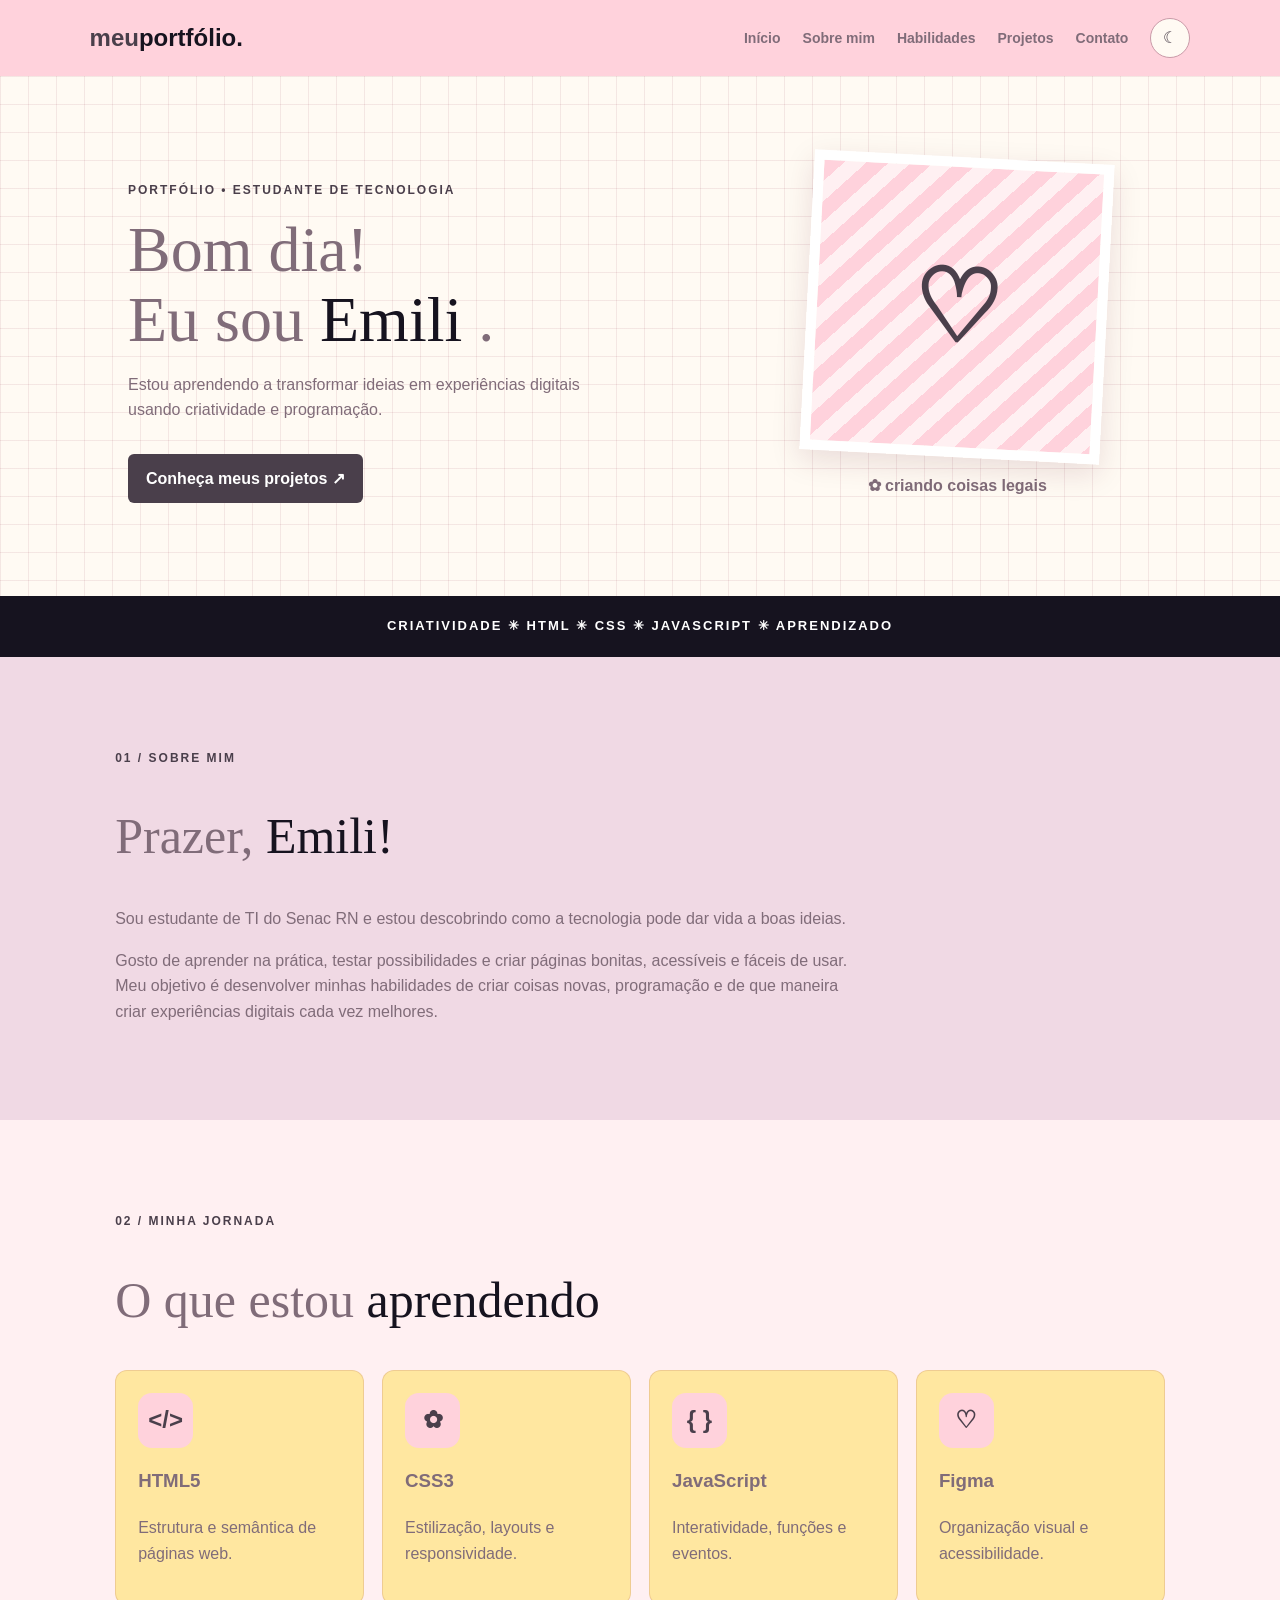
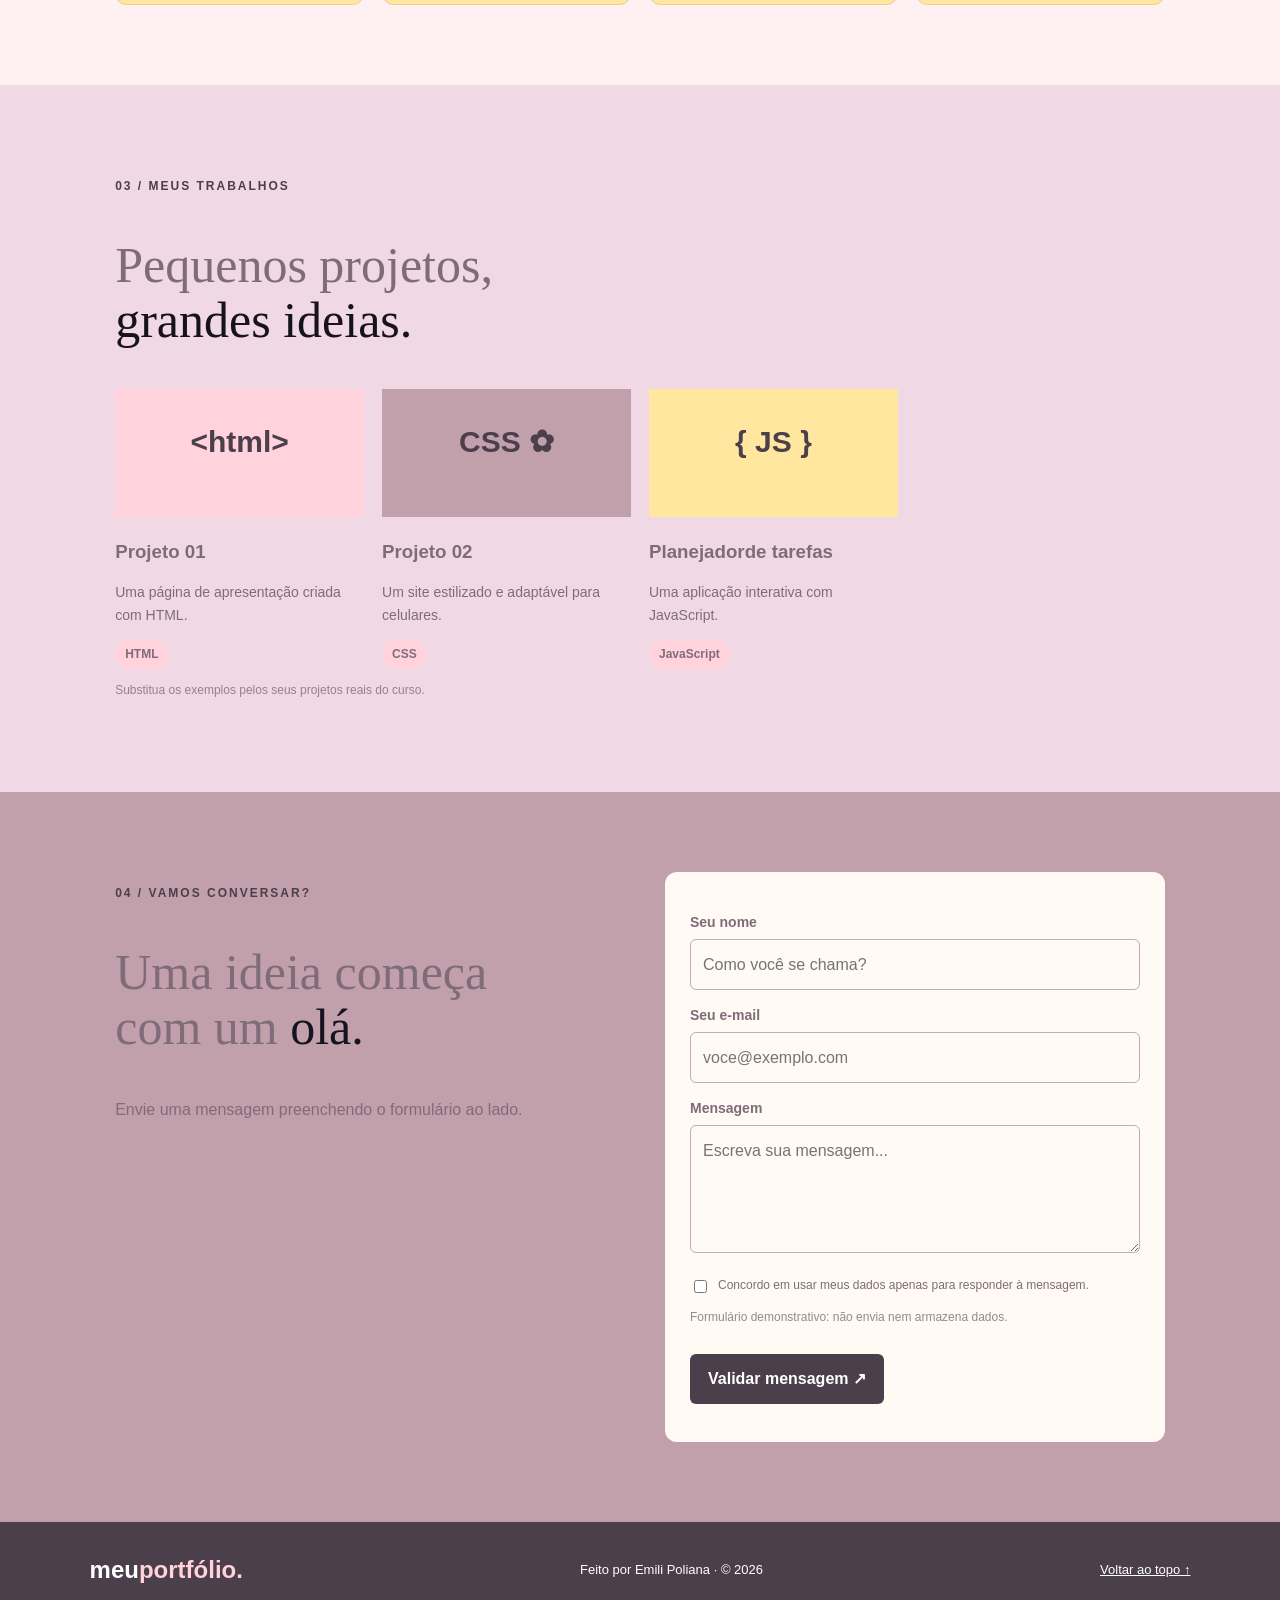
==== Portiólio/index.html @ b99b264b "Add files via upload" ====
<!DOCTYPE html>
<html lang="pt-BR">
<head>
  <meta charset="UTF-8">
  <meta name="viewport" content="width=device-width, initial-scale=1.0">
  <title>Meu Portfólio</title>
  <link rel="stylesheet" href="style.css">
  <script src="script.js" defer></script>
</head>
<body>
  <header class="cabecalho" id="topo">
    <a class="logo" href="#inicio">meu<span>portfólio.</span></a>

    <button id="menu-toggle" aria-label="Abrir menu"
      aria-expanded="false" aria-controls="menu">
      ☰
    </button>

    <nav id="menu" aria-label="Menu principal">
      <a href="#inicio">Início</a>
      <a href="#sobre">Sobre mim</a>
      <a href="#habilidades">Habilidades</a>
      <a href="#projetos">Projetos</a>
      <a href="#contato">Contato</a>
      <button id="tema" aria-label="Ativar modo escuro">☾</button>
    </nav>
  </header>

  <main>
    <section class="inicio" id="inicio">
      <div>
        <p class="etiqueta">PORTFÓLIO • ESTUDANTE DE TECNOLOGIA</p>
        <h1><span id="saudacao">Olá!</span><br>
          Eu sou <span class="destaque"> Emili </span>.
        </h1>
        <p>Estou aprendendo a transformar ideias em experiências
          digitais usando criatividade e programação.</p>
        <a class="botao" href="#projetos">Conheça meus projetos ↗</a>
      </div>

      <div class="foto">
        <div class="avatar" role="img" aria-label="Espaço para minha foto">
          ♡
        </div>
        <p>✿ criando coisas legais</p>
      </div>
    </section>

    <div class="faixa">
      CRIATIVIDADE ✳ HTML ✳ CSS ✳ JAVASCRIPT ✳ APRENDIZADO
    </div>

    <section class="secao sobre" id="sobre">
      <p class="etiqueta">01 / SOBRE MIM</p>
      <h2>Prazer, <span class="destaque">Emili!</span></h2>
      <p>Sou estudante de TI do Senac RN e estou descobrindo como a tecnologia
        pode dar vida a boas ideias.</p>
      <p>Gosto de aprender na prática, testar possibilidades e
        criar páginas bonitas, acessíveis e fáceis de usar.
        Meu objetivo é desenvolver minhas habilidades de criar coisas novas, 
        programação e de que maneira criar experiências digitais cada vez melhores.</p>
    </section>

    <section class="secao habilidades" id="habilidades">
      <p class="etiqueta">02 / MINHA JORNADA</p>
      <h2>O que estou <span class="destaque">aprendendo</span></h2>

      <div class="grade">
        <article class="cartao1">
          <span class="icone">&lt;/&gt;</span>
          <h3>HTML5</h3>
          <p>Estrutura e semântica de páginas web.</p>
        </article>

        <article class="cartao2">
          <span class="icone">✿</span>
          <h3>CSS3</h3>
          <p>Estilização, layouts e responsividade.</p>
        </article>

        <article class="cartao3">
          <span class="icone">{ }</span>
          <h3>JavaScript</h3>
          <p>Interatividade, funções e eventos.</p>
        </article>

        <article class="cartao4">
          <span class="icone">♡</span>
          <h3>Figma</h3>
          <p>Organização visual e acessibilidade.</p>
        </article>
      </div>
    </section>

    <section class="secao projetos" id="projetos">
      <p class="etiqueta">03 / MEUS TRABALHOS</p>
      <h2>Pequenos projetos,<br>
        <span class="destaque">grandes ideias.</span>
      </h2>

      <div class="grade">
        <article class="cartao projeto">
          <div class="ilustracao rosa"> &lt;html&gt; </div>
          <h3>Projeto 01</h3>
          <p>Uma página de apresentação criada com HTML.</p>
          <span class="tag">HTML</span>
        </article>

        <article class="cartao projeto">
          <div class="ilustracao lilas">CSS ✿</div>
          <h3>Projeto 02</h3>
          <p>Um site estilizado e adaptável para celulares.</p>
          <span class="tag">CSS</span>
        </article>

        <article class="cartao projeto">
          <div class="ilustracao amarelo">{ JS }</div>
          <h3>Planejadorde tarefas</h3>
          <p>Uma aplicação interativa com JavaScript.</p>
          <span class="tag">JavaScript</span>
        </article>
      </div>
      <p class="aviso">Substitua os exemplos pelos seus projetos reais do curso.</p>
    </section>

    <section class="secao contato" id="contato">
      <div>
        <p class="etiqueta">04 / VAMOS CONVERSAR?</p>
        <h2>Uma ideia começa<br>com um <span class="destaque">olá.</span></h2>
        <p>Envie uma mensagem preenchendo o formulário ao lado.</p>
      </div>

      <form id="formulario">
        <label for="nome">Seu nome</label>
        <input id="nome" name="nome" type="text"
          placeholder="Como você se chama?" required minlength="2">

        <label for="email">Seu e-mail</label>
        <input id="email" name="email" type="email"
          placeholder="voce@exemplo.com" required>

        <label for="mensagem">Mensagem</label>
        <textarea id="mensagem" name="mensagem" rows="4"
          placeholder="Escreva sua mensagem..." required minlength="10"></textarea>

        <label class="consentimento">
          <input type="checkbox" id="consentimento" required>
          Concordo em usar meus dados apenas para responder à mensagem.
        </label>

        <p class="nota">Formulário demonstrativo: não envia nem armazena dados.</p>
        <button class="botao" type="submit">Validar mensagem ↗</button>
        <p id="feedback" role="status" aria-live="polite"></p>
      </form>
    </section>
  </main>

  <footer>
    <a class="logo" href="#topo">meu<span>portfólio.</span></a>
    <p>Feito por Emili Poliana · © <span id="ano"></span></p>
    <a href="#topo">Voltar ao topo ↑</a>
  </footer>
</body>
</html>
---- Portiólio/style.css ----
:root {
  --vinho: #4a3f4b;
  --vermelho: #16131F;
  --rosa: #ffd2dc;
  --mountain: #f0d9e4;
  --texto: #806C79;
  --lilas: #c1a0ac;
  --amarelo: #ffe7a0;
  --creme: #fffaf3; 
}

* {
  box-sizing: border-box;
}

html {
  scroll-behavior: smooth;
  scroll-padding-top: 85px;
}

body {
  margin: 0;
  background: var(--mountain);
  color: var(--texto);
  font-family: Arial, sans-serif;
  line-height: 1.6;
}

body.escuro {
  --creme: #20171b;
  --texto: #fff0f2;
  --rosa: #38232b;
}

a {
  color: inherit;
}

button, input, textarea {
  font: inherit;
}

a:focus-visible, button:focus-visible,
input:focus-visible, textarea:focus-visible {
  outline: 3px solid #6554d9;
  outline-offset: 3px;
}

.cabecalho {
  background: var(--rosa);
  padding: 18px 7%;
  display: flex;
  justify-content: space-between;
  align-items: center;
  gap: 20px;
}

.logo {
  color: var(--vinho);
  font-weight: bold;
  font-size: 24px;
  text-decoration: none;
}

.logo span {
  color: var(--vermelho);
}

nav {
  display: flex;
  align-items: center;
  gap: 22px;
}

nav a {
  text-decoration: none;
  font-size: 14px;
  font-weight: bold;
}

nav a:hover {
  color: var(--vermelho);
}

#menu-toggle {
  display: none;
}

#tema {
  background: var(--creme);
  color: var(--vinho);
  border: 1px solid #c99aa8;
  border-radius: 50%;
  width: 40px;
  height: 40px;
  cursor: pointer;
}











.inicio {
  min-height: 520px;
  padding: 80px 10%;
  display: grid;
  grid-template-columns: 1.2fr 0.8fr;
  align-items: center;
  gap: 50px;
  background-color: var(--creme);
  background-image:
    linear-gradient(#7d153015 1px, transparent 1px),
    linear-gradient(90deg, #7d153015 1px, transparent 1px);
  background-size: 28px 28px;
}

.etiqueta {
  color: var(--vinho);
  font-size: 12px;
  font-weight: bold;
  letter-spacing: 2px;
}

h1, h2 {
  font-family: Georgia, serif;
  font-weight: normal;
  line-height: 1.1;
}

h1 {
  font-size: clamp(42px, 5vw, 68px);
  margin: 15px 0;
}

h2 {
  font-size: clamp(34px, 4vw, 50px);
}

.destaque {
  color: var(--vermelho);
}

.inicio p:not(.etiqueta) {
  max-width: 470px;
}

.botao {
  display: inline-block;
  margin-top: 15px;
  padding: 12px 18px;
  background: var(--vinho);
  color: white;
  border: none;
  border-radius: 6px;
  text-decoration: none;
  font-weight: bold;
  cursor: pointer;
}

.botao:hover {
  background: var(--vermelho);
}

.foto {
  text-align: center;
  font-weight: bold;
}

.avatar {
  width: min(100%, 300px);
  height: 300px;
  margin: auto;
  display: grid;
  place-items: center;
  border: 10px solid white;
  background: repeating-linear-gradient(
    135deg, #ffd2dc, #ffd2dc 15px, #fff0f2 15px, #fff0f2 30px
  );
  color: var(--vinho);
  font-size: 100px;
  box-shadow: 0 10px 30px #57102420;
  transform: rotate(3deg);
}

.faixa {
  padding: 20px;
  background: var(--vermelho);
  color: white;
  text-align: center;
  font-size: 13px;
  font-weight: bold;
  letter-spacing: 2px;
}

.secao {
  padding: 80px 9%;
}

.sobre {
  display: block;
}

.sobre p:not(.etiqueta) {
  max-width: 750px;
}

.habilidades {
  background: #fff0f2;
}

body.escuro .habilidades {
  background: #38232b;
}

.grade {
  display: grid;
  grid-template-columns: repeat(4, minmax(0, 1fr));
  gap: 18px;
  margin-top: 35px;
}

.cartao1 {
  padding: 22px;
  background: var(--amarelo);
  border: 1px solid #7d153020;
  border-radius: 12px;
  transition: transform 0.2s;
}

.cartao2 {
  padding: 22px;
  background: var(--amarelo);
  border: 1px solid #7d153020;
  border-radius: 12px;
  transition: transform 0.2s;
}

.cartao3 {
  padding: 22px;
  background: var(--amarelo);
  border: 1px solid #7d153020;
  border-radius: 12px;
  transition: transform 0.2s;
}

.cartao4 {
  padding: 22px;
  background: var(--amarelo);
  border: 1px solid #7d153020;
  border-radius: 12px;
  transition: transform 0.2s;
}

.cartao:hover {
  transform: translateY(-5px);
}

.icone {
  width: 55px;
  height: 55px;
  display: grid;
  place-items: center;
  margin-bottom: 18px;
  border-radius: 14px;
  background: var(--rosa);
  color: var(--vinho);
  font-size: 24px;
  font-weight: bold;
}

.cartao h3 {
  margin-bottom: 5px;
}

.cartao p {
  font-size: 14px;
}

.projeto {
  overflow: hidden;
}

.ilustracao {
  min-height: 150px;
  display: grid;
  place-items: center;
  margin: -22px -22px 20px;
  font-size: 30px;
  font-weight: bold;
  color: var(--vinho);
}

.rosa { background: var(--rosa); }
.lilas { background: var(--lilas); }
.amarelo { background: var(--amarelo); }

.tag {
  display: inline-block;
  padding: 5px 10px;
  background: var(--rosa);
  border-radius: 20px;
  font-size: 12px;
  font-weight: bold;
}

.aviso, .nota {
  font-size: 12px;
  opacity: .8;
}

.contato {
  display: grid;
  grid-template-columns: 1fr 1fr;
  gap: 50px;
  align-items: start;
  background: var(--lilas);
}

form {
  padding: 25px;
  background: var(--creme);
  border-radius: 12px;
}

form > label:not(.consentimento) {
  display: block;
  margin: 14px 0 5px;
  font-weight: bold;
  font-size: 14px;
}

input:not([type="checkbox"]), textarea {
  width: 100%;
  padding: 12px;
  border: 1px solid #c8aab3;
  border-radius: 6px;
  background: var(--creme);
  color: var(--texto);
}

textarea {
  resize: vertical;
}

.consentimento {
  display: flex;
  align-items: flex-start;
  gap: 8px;
  margin-top: 15px;
  font-size: 12px;
}

.consentimento input {
  margin-top: 4px;
}

#feedback {
  font-size: 13px;
  font-weight: bold;
}

footer {
  padding: 25px 7%;
  display: flex;
  justify-content: space-between;
  align-items: center;
  flex-wrap: wrap;
  gap: 15px;
  background: var(--vinho);
  color: white;
}

footer .logo {
  color: white;
}

footer .logo span {
  color: var(--rosa);
}

footer p, footer a {
  font-size: 13px;
}

@media (max-width: 850px) {
  .inicio {
    padding: 60px 7%;
    gap: 25px;
  }

  .grade {
    grid-template-columns: repeat(2, minmax(0, 1fr));
  }

  .secao {
    padding: 60px 7%;
  }
}

@media (max-width: 600px) {
  .cabecalho {
    position: relative;
    padding: 15px 5%;
  }

  #menu-toggle {
    display: block;
    border: none;
    background: transparent;
    color: var(--vinho);
    font-size: 25px;
    cursor: pointer;
  }

  nav {
    display: none;
    position: absolute;
    z-index: 10;
    top: 100%;
    left: 0;
    right: 0;
    padding: 15px 5%;
    flex-direction: column;
    align-items: stretch;
    background: var(--rosa);
  }

  nav.aberto {
    display: flex;
  }

  nav a {
    padding: 8px 0;
  }

  #tema {
    align-self: flex-start;
  }

  .inicio {
    grid-template-columns: 1fr;
  }

  .avatar {
    height: 250px;
    max-width: 250px;
  }

  .grade, .contato {
    grid-template-columns: 1fr;
  }

  .secao {
    padding: 50px 6%;
  }

  footer {
    flex-direction: column;
    align-items: flex-start;
  }
}

@media (prefers-reduced-motion: reduce) {
  html {
    scroll-behavior: auto;
  }

  *, *::before, *::after {
    transition-duration: 0.01ms !important;
  }
}
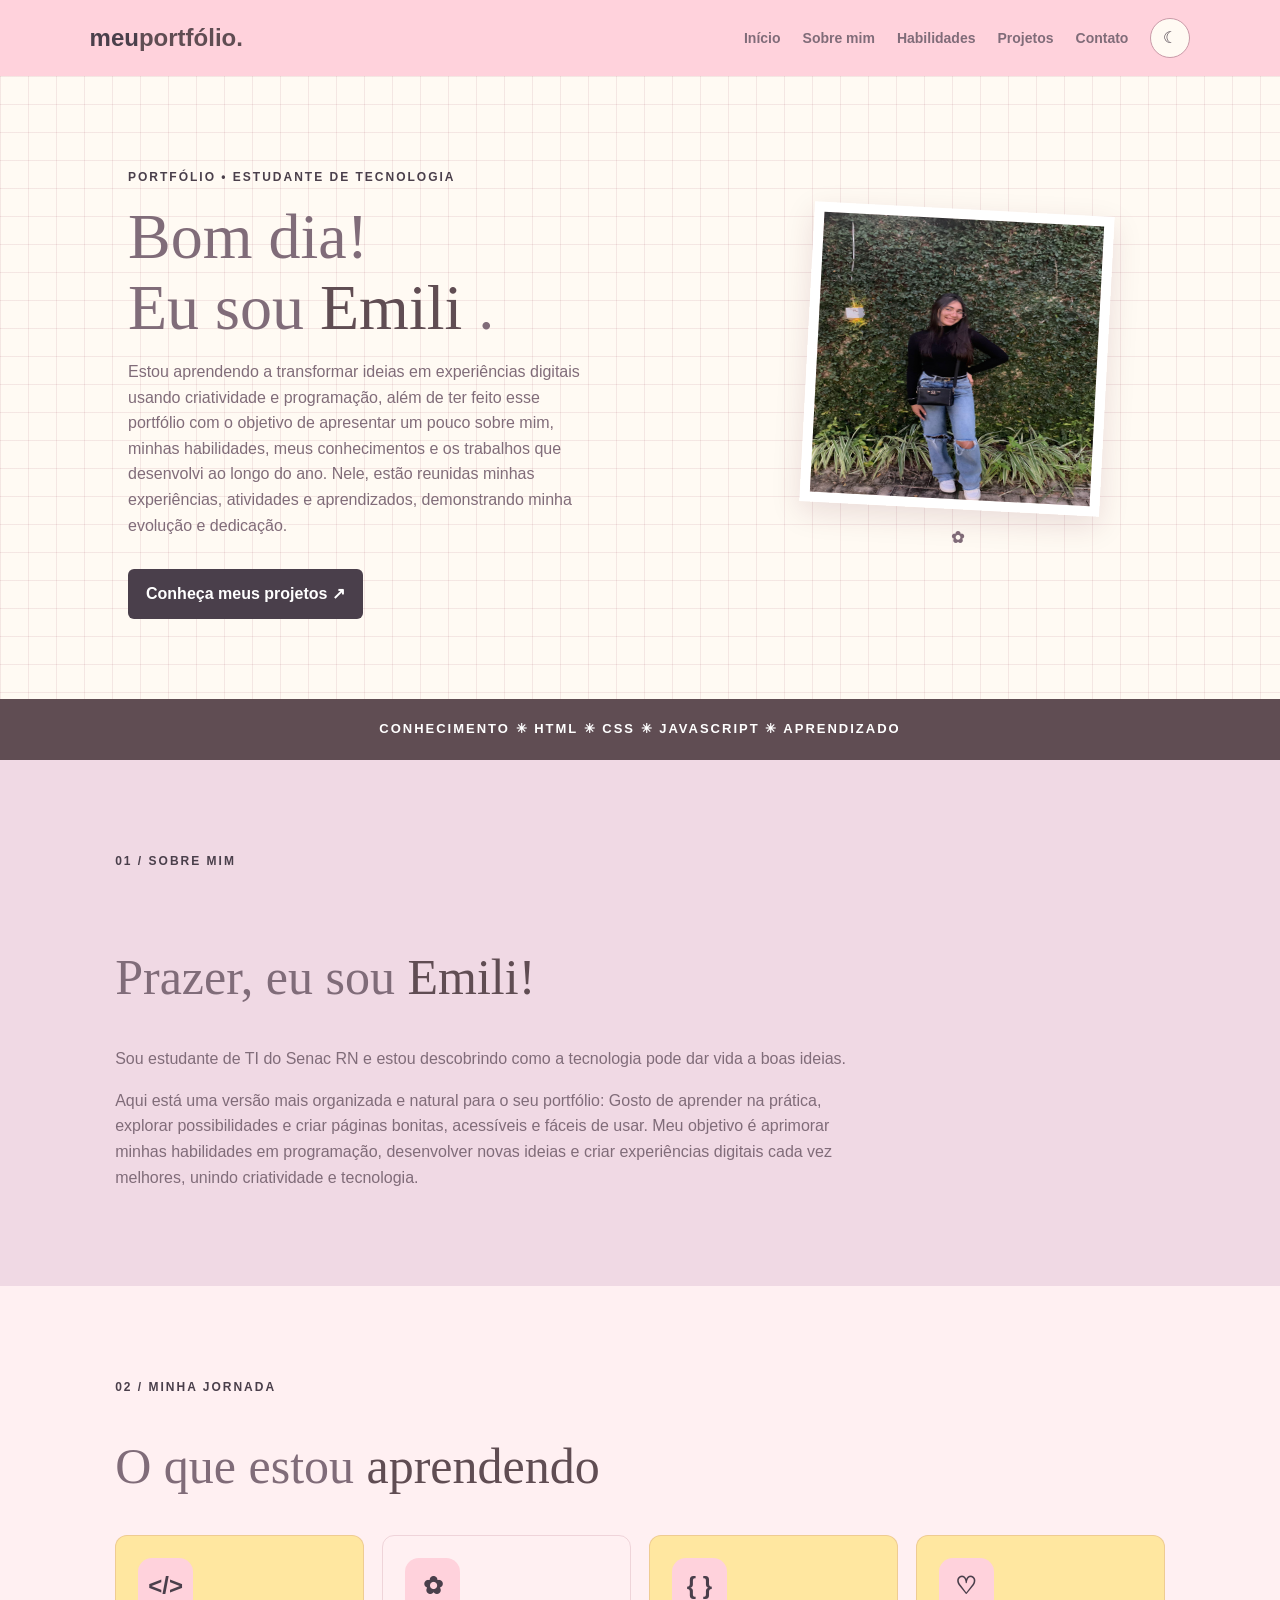
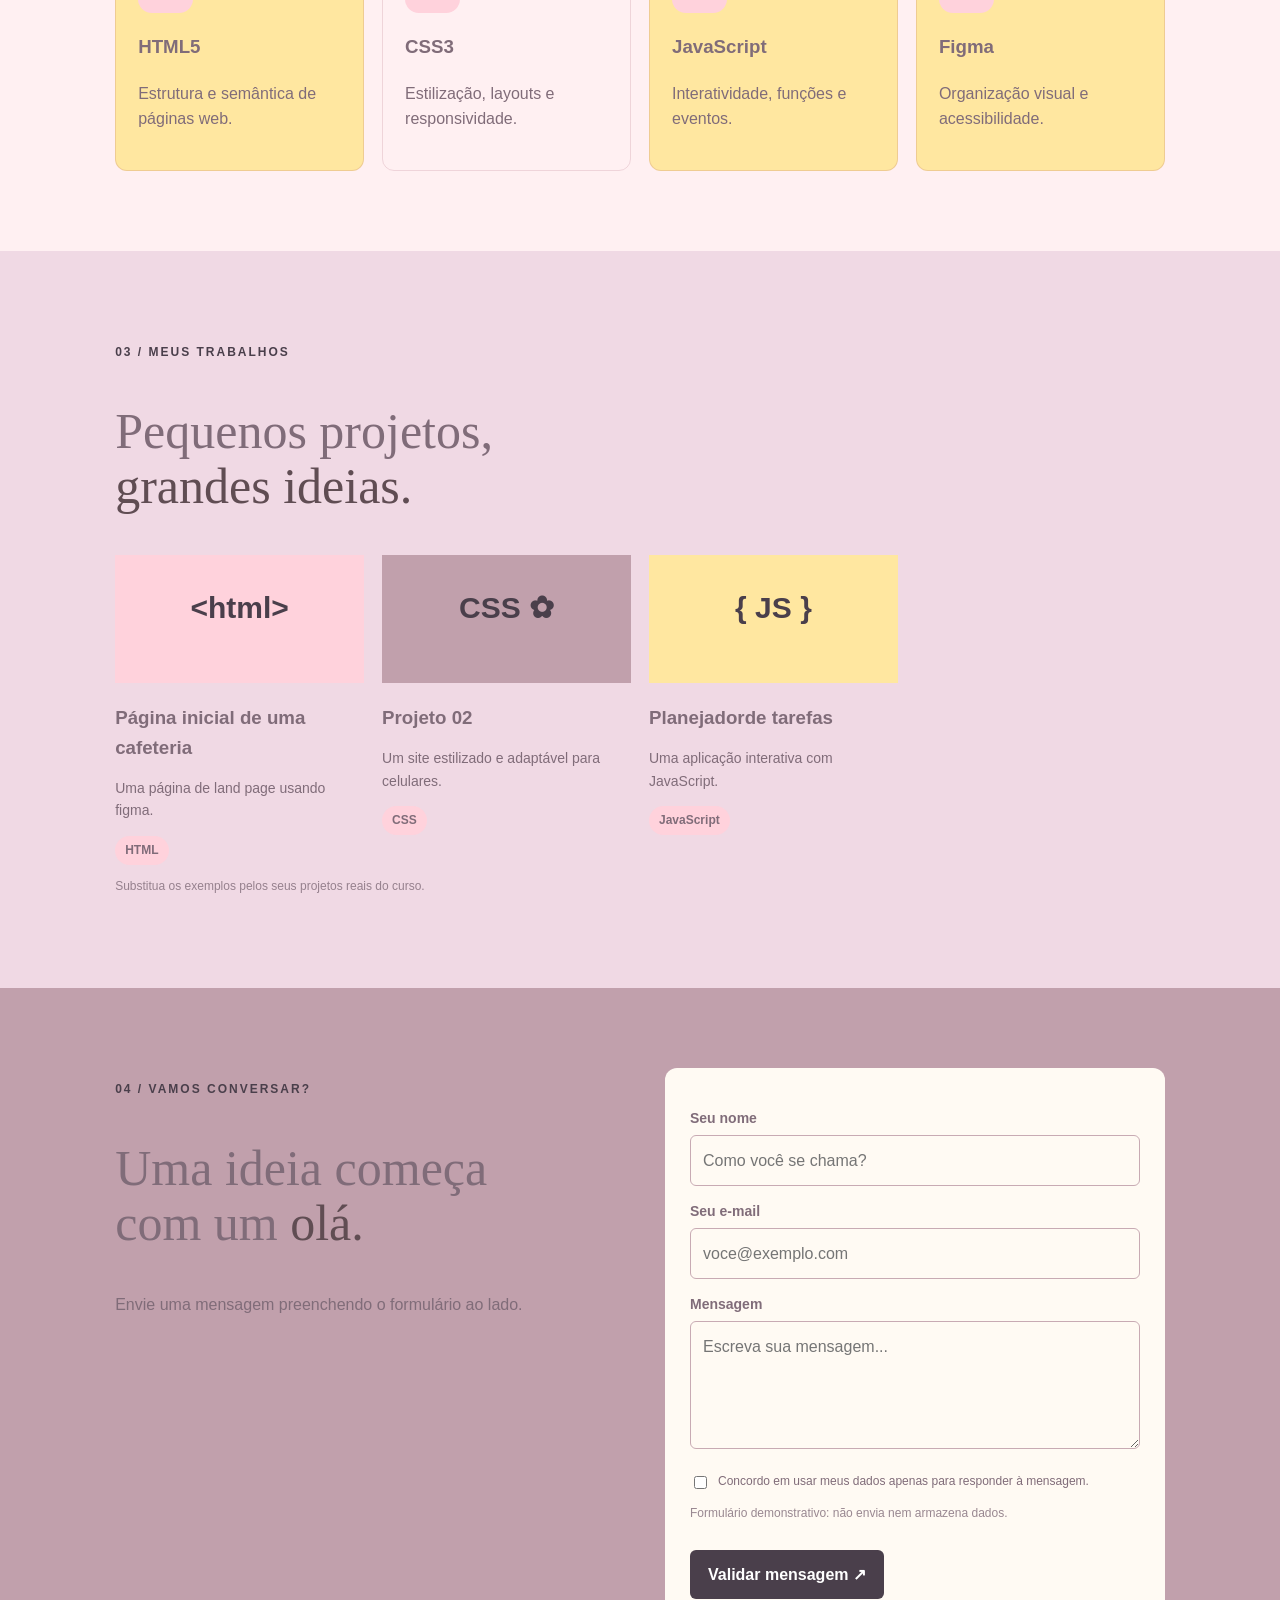
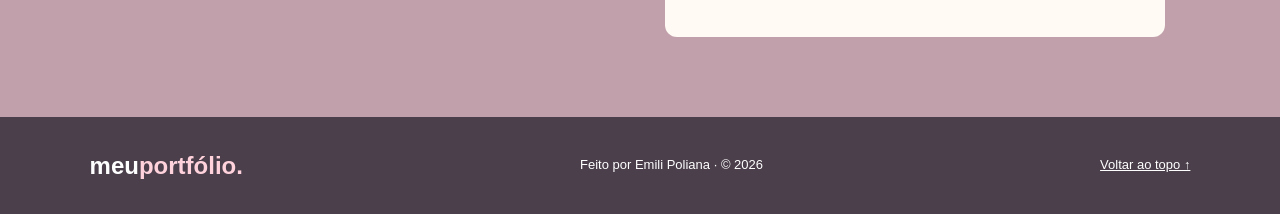
==== commit 1b636011: "Add files via upload" ====
--- a/Portiólio/index.html
+++ b/Portiólio/index.html
@@ -34,31 +34,32 @@
           Eu sou <span class="destaque"> Emili </span>.
         </h1>
         <p>Estou aprendendo a transformar ideias em experiências
-          digitais usando criatividade e programação.</p>
+          digitais usando criatividade e programação, além de ter feito esse portfólio com o objetivo de apresentar um pouco sobre mim, minhas habilidades, meus conhecimentos e os trabalhos que desenvolvi ao longo do ano. Nele, estão reunidas minhas experiências, atividades e aprendizados, demonstrando minha evolução e dedicação.</p>
         <a class="botao" href="#projetos">Conheça meus projetos ↗</a>
       </div>
 
       <div class="foto">
-        <div class="avatar" role="img" aria-label="Espaço para minha foto">
-          ♡
-        </div>
-        <p>✿ criando coisas legais</p>
+        <div class="avatar" role="img" 
+        aria-label="Espaço para minha foto">
+          <img class="eu" src="1000106142.jpg" alt=""> </div>
+        <p>✿</p>
       </div>
     </section>
 
     <div class="faixa">
-      CRIATIVIDADE ✳ HTML ✳ CSS ✳ JAVASCRIPT ✳ APRENDIZADO
+      CONHECIMENTO ✳ HTML ✳ CSS ✳ JAVASCRIPT ✳ APRENDIZADO
     </div>
 
     <section class="secao sobre" id="sobre">
-      <p class="etiqueta">01 / SOBRE MIM</p>
-      <h2>Prazer, <span class="destaque">Emili!</span></h2>
+      <p class="etiqueta" >01 / SOBRE MIM</p>
+      <img src="" alt="">
+      <h2>Prazer, eu sou <span class="destaque">Emili!</span></h2>
       <p>Sou estudante de TI do Senac RN e estou descobrindo como a tecnologia
         pode dar vida a boas ideias.</p>
-      <p>Gosto de aprender na prática, testar possibilidades e
-        criar páginas bonitas, acessíveis e fáceis de usar.
-        Meu objetivo é desenvolver minhas habilidades de criar coisas novas, 
-        programação e de que maneira criar experiências digitais cada vez melhores.</p>
+      <p>Aqui está uma versão mais organizada e natural para o seu portfólio:
+
+Gosto de aprender na prática, explorar possibilidades e criar páginas bonitas, acessíveis e fáceis de usar. Meu objetivo é aprimorar minhas habilidades em programação, desenvolver novas ideias e criar experiências digitais cada vez melhores, unindo criatividade e tecnologia.</p>
+      
     </section>
 
     <section class="secao habilidades" id="habilidades">
@@ -74,7 +75,9 @@
 
         <article class="cartao2">
           <span class="icone">✿</span>
+          
           <h3>CSS3</h3>
+         
           <p>Estilização, layouts e responsividade.</p>
         </article>
 
@@ -101,8 +104,8 @@
       <div class="grade">
         <article class="cartao projeto">
           <div class="ilustracao rosa"> &lt;html&gt; </div>
-          <h3>Projeto 01</h3>
-          <p>Uma página de apresentação criada com HTML.</p>
+          <h3>Página inicial de uma cafeteria</h3>
+          <p>Uma página de land page usando figma.</p>
           <span class="tag">HTML</span>
         </article>
 
--- a/Portiólio/style.css
+++ b/Portiólio/style.css
@@ -1,6 +1,6 @@
 :root {
   --vinho: #4a3f4b;
-  --vermelho: #16131F;
+  --vermelho: #604d53;
   --rosa: #ffd2dc;
   --mountain: #f0d9e4;
   --texto: #806C79;
@@ -28,7 +28,7 @@
 
 body.escuro {
   --creme: #20171b;
-  --texto: #fff0f2;
+  --texto: #b59275;
   --rosa: #38232b;
 }
 
@@ -95,16 +95,6 @@
   height: 40px;
   cursor: pointer;
 }
-
-
-
-
-
-
-
-
-
-
 
 .inicio {
   min-height: 520px;
@@ -172,6 +162,11 @@
   font-weight: bold;
 }
 
+.eu{
+  height: 280px;
+  width: 280px;
+}
+
 .avatar {
   width: min(100%, 300px);
   height: 300px;
@@ -235,7 +230,6 @@
 
 .cartao2 {
   padding: 22px;
-  background: var(--amarelo);
   border: 1px solid #7d153020;
   border-radius: 12px;
   transition: transform 0.2s;
